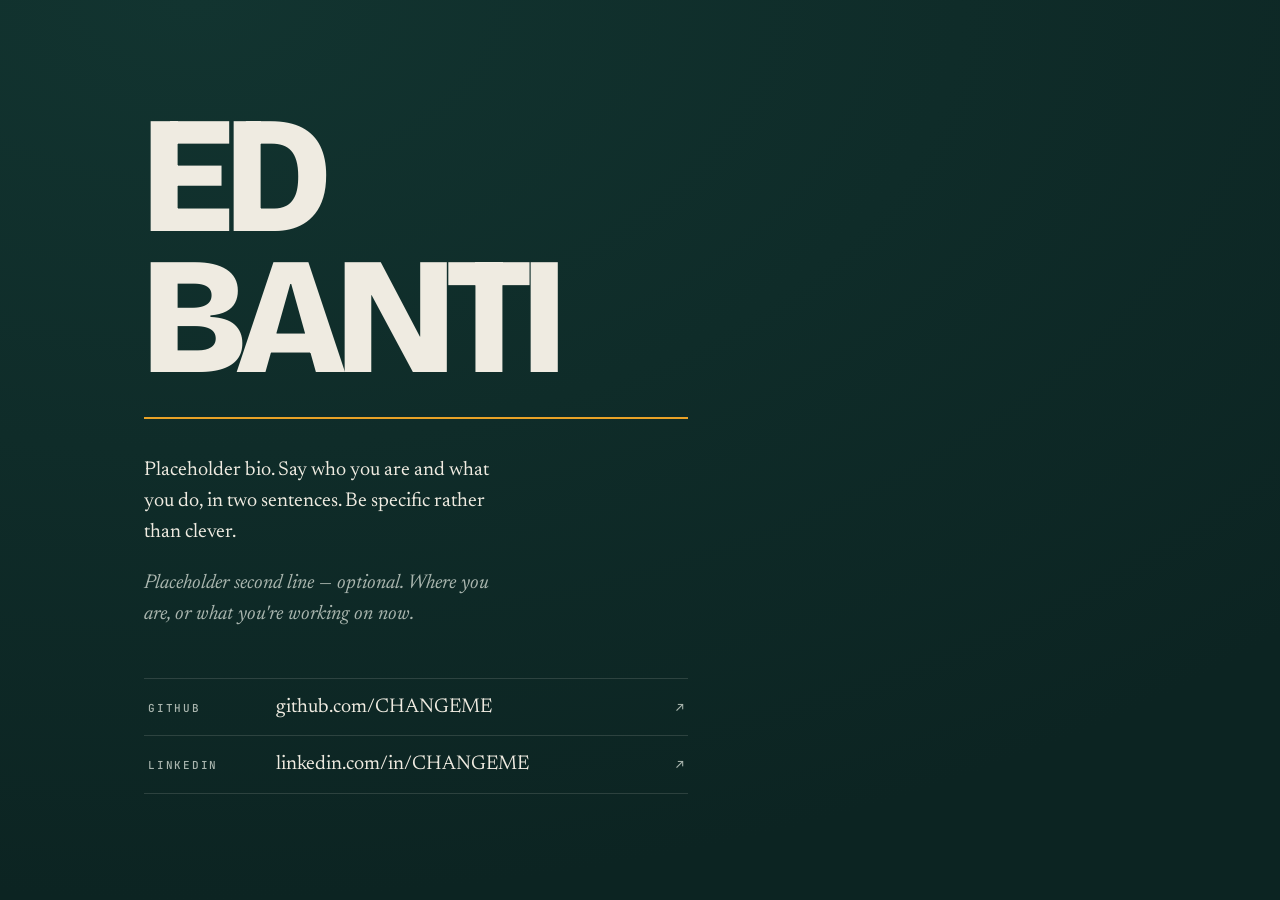
==== index.html @ 6958b52e "Personal site for edbanti.com" ====
<!DOCTYPE html>
<html lang="en">
<head>
<meta charset="utf-8">
<meta name="viewport" content="width=device-width, initial-scale=1">
<title>Ed Banti</title>
<meta name="description" content="Ed Banti — personal site.">
<link rel="canonical" href="https://edbanti.com/">

<meta property="og:type" content="website">
<meta property="og:url" content="https://edbanti.com/">
<meta property="og:title" content="Ed Banti">
<meta property="og:description" content="Ed Banti — personal site.">
<meta name="twitter:card" content="summary">

<link rel="icon" href="data:image/svg+xml,<svg xmlns='http://www.w3.org/2000/svg' viewBox='0 0 32 32'><rect width='32' height='32' fill='%23123430'/><text x='16' y='23' font-family='Georgia,serif' font-size='19' font-weight='700' fill='%23EFEBE1' text-anchor='middle'>E</text></svg>">

<link rel="preconnect" href="https://fonts.googleapis.com">
<link rel="preconnect" href="https://fonts.gstatic.com" crossorigin>
<link href="https://fonts.googleapis.com/css2?family=Bricolage+Grotesque:opsz,wght@12..96,700;12..96,800&family=JetBrains+Mono:wght@400;500&family=Newsreader:ital,opsz,wght@0,6..72,400;1,6..72,400&display=swap" rel="stylesheet">

<style>
  :root {
    --field:      #123430;
    --field-deep: #0C2422;
    --bone:       #EFEBE1;
    --bone-dim:   #A9B5AE;
    --amber:      #E9A227;

    --display: "Bricolage Grotesque", system-ui, sans-serif;
    --body:    "Newsreader", Georgia, serif;
    --mono:    "JetBrains Mono", ui-monospace, monospace;

    --gutter: clamp(1.5rem, 5vw, 5rem);
  }

  *, *::before, *::after { box-sizing: border-box; }

  html { -webkit-text-size-adjust: 100%; }

  body {
    margin: 0;
    min-height: 100svh;
    display: flex;
    flex-direction: column;
    justify-content: center;
    padding: clamp(2.5rem, 7vh, 4.5rem) var(--gutter);
    background: radial-gradient(120% 100% at 15% 0%, var(--field) 0%, var(--field-deep) 100%);
    color: var(--bone);
    font-family: var(--body);
    font-size: clamp(1.0625rem, 0.95rem + 0.5vw, 1.25rem);
    line-height: 1.55;
    text-rendering: optimizeLegibility;
    -webkit-font-smoothing: antialiased;
  }

  main { width: 100%; max-width: 62rem; margin: 0 auto; }

  /* ---- Name: the one bold move ---- */

  .name {
    font-family: var(--display);
    font-weight: 800;
    font-size: clamp(3.5rem, 13vw, 10.5rem);
    line-height: 0.85;
    letter-spacing: -0.045em;
    margin: 0;
    text-transform: uppercase;
  }

  .name span { display: block; }

  /* The hairline sits on the baseline of the second word. */
  /* Caps the text column; the name is the only thing that breaks wider. */
  .rule {
    height: 2px;
    width: min(100%, 34rem);
    background: var(--amber);
    margin: clamp(1.25rem, 2.5vw, 1.75rem) 0 clamp(1.5rem, 3vw, 2.25rem);
    transform-origin: left center;
  }

  /* ---- Bio ---- */

  .bio {
    max-width: 34ch;
    margin: 0;
    color: var(--bone);
  }

  .bio + .bio { margin-top: 1em; }

  .bio em { font-style: italic; color: var(--bone-dim); }

  /* ---- Links ---- */

  .links {
    list-style: none;
    margin: clamp(2rem, 4vw, 3rem) 0 0;
    padding: 0;
    max-width: 34rem;
    border-top: 1px solid rgba(239, 235, 225, 0.14);
  }

  .links li { border-bottom: 1px solid rgba(239, 235, 225, 0.14); }

  .links a {
    display: grid;
    grid-template-columns: 7rem 1fr auto;
    align-items: baseline;
    gap: 1rem;
    padding: 0.8rem 0.25rem;
    text-decoration: none;
    color: var(--bone);
    transition: color 140ms ease, padding-left 140ms ease;
  }

  .links .key {
    font-family: var(--mono);
    font-size: 0.6875rem;
    font-weight: 500;
    letter-spacing: 0.16em;
    text-transform: uppercase;
    color: var(--bone-dim);
    transition: color 140ms ease;
  }

  .links .val {
    font-family: var(--body);
    overflow-wrap: anywhere;
  }

  .links .arrow {
    font-family: var(--mono);
    font-size: 0.8125rem;
    color: var(--bone-dim);
    transition: transform 140ms ease, color 140ms ease;
  }

  .links a:hover,
  .links a:focus-visible { color: var(--amber); padding-left: 0.75rem; }

  .links a:hover .key,
  .links a:focus-visible .key { color: var(--amber); }

  .links a:hover .arrow,
  .links a:focus-visible .arrow { color: var(--amber); transform: translate(2px, -2px); }

  :focus-visible { outline: 2px solid var(--amber); outline-offset: 4px; border-radius: 2px; }

  /* ---- Load sequence ---- */

  @media (prefers-reduced-motion: no-preference) {
    .name span, .bio, .links li { animation: rise 700ms cubic-bezier(0.2, 0.7, 0.3, 1) backwards; }
    .rule { animation: draw 800ms cubic-bezier(0.2, 0.7, 0.3, 1) backwards; }

    .name span:nth-child(1) { animation-delay: 40ms; }
    .name span:nth-child(2) { animation-delay: 120ms; }
    .rule                   { animation-delay: 240ms; }
    .bio                    { animation-delay: 340ms; }
    .links li:nth-child(1)  { animation-delay: 440ms; }
    .links li:nth-child(2)  { animation-delay: 500ms; }
    .links li:nth-child(3)  { animation-delay: 560ms; }
    .links li:nth-child(4)  { animation-delay: 620ms; }
  }

  @keyframes rise {
    from { opacity: 0; transform: translateY(0.6rem); }
    to   { opacity: 1; transform: none; }
  }

  @keyframes draw {
    from { opacity: 0; transform: scaleX(0); }
    to   { opacity: 1; transform: none; }
  }

  @media (max-width: 34rem) {
    .links a { grid-template-columns: 1fr auto; row-gap: 0.15rem; }
    .links .key { grid-column: 1 / -1; }
  }
</style>
</head>
<body>

<main>
  <h1 class="name"><span>Ed</span><span>Banti</span></h1>

  <div class="rule" role="presentation"></div>

  <!-- REPLACE: two or three sentences, plain and specific. -->
  <p class="bio">Placeholder bio. Say who you are and what you do, in two sentences. Be specific rather than clever.</p>
  <p class="bio"><em>Placeholder second line — optional. Where you are, or what you're working on now.</em></p>

  <!-- REPLACE: delete rows you don't want, add ones you do. -->
  <ul class="links">
    <li>
      <a href="https://github.com/CHANGEME" rel="me noopener">
        <span class="key">GitHub</span>
        <span class="val">github.com/CHANGEME</span>
        <span class="arrow" aria-hidden="true">&#8599;</span>
      </a>
    </li>
    <li>
      <a href="https://www.linkedin.com/in/CHANGEME" rel="me noopener">
        <span class="key">LinkedIn</span>
        <span class="val">linkedin.com/in/CHANGEME</span>
        <span class="arrow" aria-hidden="true">&#8599;</span>
      </a>
    </li>
  </ul>
</main>

</body>
</html>
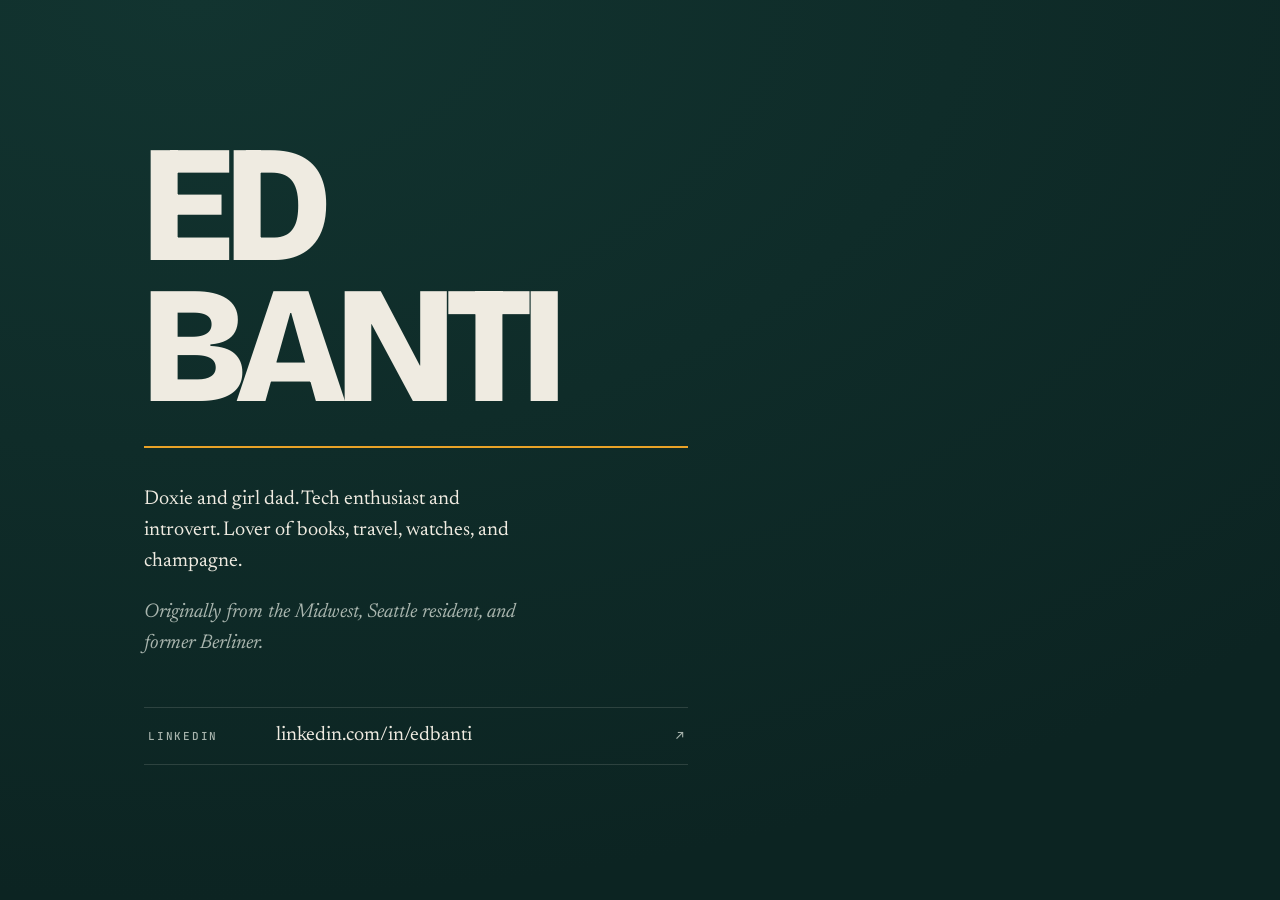
==== commit 121ad43e: "Add bio and LinkedIn link" ====
--- a/index.html
+++ b/index.html
@@ -4,13 +4,13 @@
 <meta charset="utf-8">
 <meta name="viewport" content="width=device-width, initial-scale=1">
 <title>Ed Banti</title>
-<meta name="description" content="Ed Banti — personal site.">
+<meta name="description" content="Doxie and girl dad. Tech enthusiast and introvert. Lover of books, travel, watches, and champagne. Seattle resident and former Berliner.">
 <link rel="canonical" href="https://edbanti.com/">
 
 <meta property="og:type" content="website">
 <meta property="og:url" content="https://edbanti.com/">
 <meta property="og:title" content="Ed Banti">
-<meta property="og:description" content="Ed Banti — personal site.">
+<meta property="og:description" content="Doxie and girl dad. Tech enthusiast and introvert. Lover of books, travel, watches, and champagne. Seattle resident and former Berliner.">
 <meta name="twitter:card" content="summary">
 
 <link rel="icon" href="data:image/svg+xml,<svg xmlns='http://www.w3.org/2000/svg' viewBox='0 0 32 32'><rect width='32' height='32' fill='%23123430'/><text x='16' y='23' font-family='Georgia,serif' font-size='19' font-weight='700' fill='%23EFEBE1' text-anchor='middle'>E</text></svg>">
@@ -187,23 +187,14 @@
 
   <div class="rule" role="presentation"></div>
 
-  <!-- REPLACE: two or three sentences, plain and specific. -->
-  <p class="bio">Placeholder bio. Say who you are and what you do, in two sentences. Be specific rather than clever.</p>
-  <p class="bio"><em>Placeholder second line — optional. Where you are, or what you're working on now.</em></p>
-
-  <!-- REPLACE: delete rows you don't want, add ones you do. -->
+  <p class="bio">Doxie and girl dad. Tech enthusiast and introvert. Lover of books, travel, watches, and champagne.</p>
+  <p class="bio"><em>Originally from the Midwest, Seattle resident, and former Berliner.</em></p>
+
   <ul class="links">
     <li>
-      <a href="https://github.com/CHANGEME" rel="me noopener">
-        <span class="key">GitHub</span>
-        <span class="val">github.com/CHANGEME</span>
-        <span class="arrow" aria-hidden="true">&#8599;</span>
-      </a>
-    </li>
-    <li>
-      <a href="https://www.linkedin.com/in/CHANGEME" rel="me noopener">
+      <a href="https://www.linkedin.com/in/edbanti/" rel="me noopener">
         <span class="key">LinkedIn</span>
-        <span class="val">linkedin.com/in/CHANGEME</span>
+        <span class="val">linkedin.com/in/edbanti</span>
         <span class="arrow" aria-hidden="true">&#8599;</span>
       </a>
     </li>
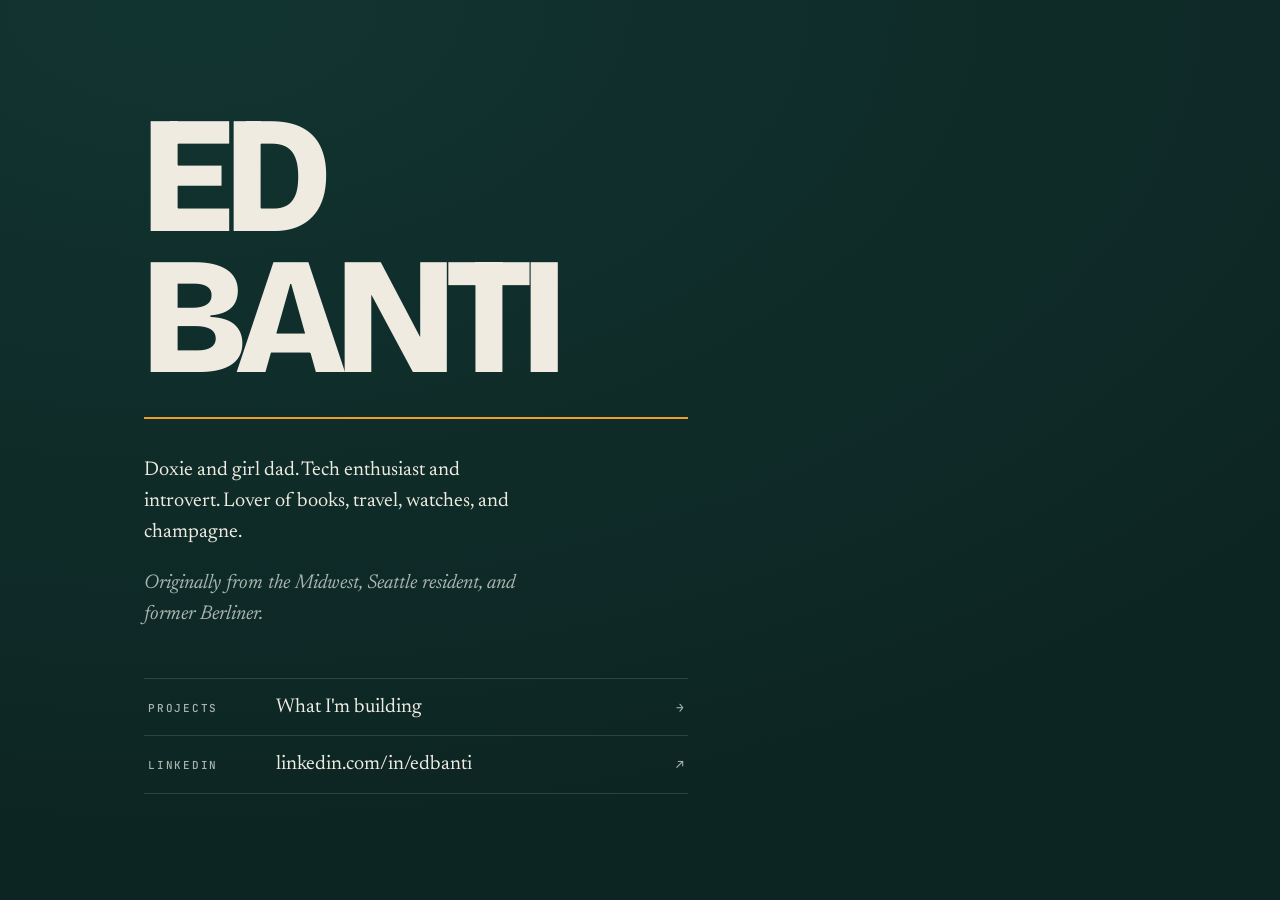
==== commit a4c703df: "Add projects page, extract shared stylesheet" ====
--- a/index.html
+++ b/index.html
@@ -18,169 +18,9 @@
 <link rel="preconnect" href="https://fonts.googleapis.com">
 <link rel="preconnect" href="https://fonts.gstatic.com" crossorigin>
 <link href="https://fonts.googleapis.com/css2?family=Bricolage+Grotesque:opsz,wght@12..96,700;12..96,800&family=JetBrains+Mono:wght@400;500&family=Newsreader:ital,opsz,wght@0,6..72,400;1,6..72,400&display=swap" rel="stylesheet">
-
-<style>
-  :root {
-    --field:      #123430;
-    --field-deep: #0C2422;
-    --bone:       #EFEBE1;
-    --bone-dim:   #A9B5AE;
-    --amber:      #E9A227;
-
-    --display: "Bricolage Grotesque", system-ui, sans-serif;
-    --body:    "Newsreader", Georgia, serif;
-    --mono:    "JetBrains Mono", ui-monospace, monospace;
-
-    --gutter: clamp(1.5rem, 5vw, 5rem);
-  }
-
-  *, *::before, *::after { box-sizing: border-box; }
-
-  html { -webkit-text-size-adjust: 100%; }
-
-  body {
-    margin: 0;
-    min-height: 100svh;
-    display: flex;
-    flex-direction: column;
-    justify-content: center;
-    padding: clamp(2.5rem, 7vh, 4.5rem) var(--gutter);
-    background: radial-gradient(120% 100% at 15% 0%, var(--field) 0%, var(--field-deep) 100%);
-    color: var(--bone);
-    font-family: var(--body);
-    font-size: clamp(1.0625rem, 0.95rem + 0.5vw, 1.25rem);
-    line-height: 1.55;
-    text-rendering: optimizeLegibility;
-    -webkit-font-smoothing: antialiased;
-  }
-
-  main { width: 100%; max-width: 62rem; margin: 0 auto; }
-
-  /* ---- Name: the one bold move ---- */
-
-  .name {
-    font-family: var(--display);
-    font-weight: 800;
-    font-size: clamp(3.5rem, 13vw, 10.5rem);
-    line-height: 0.85;
-    letter-spacing: -0.045em;
-    margin: 0;
-    text-transform: uppercase;
-  }
-
-  .name span { display: block; }
-
-  /* The hairline sits on the baseline of the second word. */
-  /* Caps the text column; the name is the only thing that breaks wider. */
-  .rule {
-    height: 2px;
-    width: min(100%, 34rem);
-    background: var(--amber);
-    margin: clamp(1.25rem, 2.5vw, 1.75rem) 0 clamp(1.5rem, 3vw, 2.25rem);
-    transform-origin: left center;
-  }
-
-  /* ---- Bio ---- */
-
-  .bio {
-    max-width: 34ch;
-    margin: 0;
-    color: var(--bone);
-  }
-
-  .bio + .bio { margin-top: 1em; }
-
-  .bio em { font-style: italic; color: var(--bone-dim); }
-
-  /* ---- Links ---- */
-
-  .links {
-    list-style: none;
-    margin: clamp(2rem, 4vw, 3rem) 0 0;
-    padding: 0;
-    max-width: 34rem;
-    border-top: 1px solid rgba(239, 235, 225, 0.14);
-  }
-
-  .links li { border-bottom: 1px solid rgba(239, 235, 225, 0.14); }
-
-  .links a {
-    display: grid;
-    grid-template-columns: 7rem 1fr auto;
-    align-items: baseline;
-    gap: 1rem;
-    padding: 0.8rem 0.25rem;
-    text-decoration: none;
-    color: var(--bone);
-    transition: color 140ms ease, padding-left 140ms ease;
-  }
-
-  .links .key {
-    font-family: var(--mono);
-    font-size: 0.6875rem;
-    font-weight: 500;
-    letter-spacing: 0.16em;
-    text-transform: uppercase;
-    color: var(--bone-dim);
-    transition: color 140ms ease;
-  }
-
-  .links .val {
-    font-family: var(--body);
-    overflow-wrap: anywhere;
-  }
-
-  .links .arrow {
-    font-family: var(--mono);
-    font-size: 0.8125rem;
-    color: var(--bone-dim);
-    transition: transform 140ms ease, color 140ms ease;
-  }
-
-  .links a:hover,
-  .links a:focus-visible { color: var(--amber); padding-left: 0.75rem; }
-
-  .links a:hover .key,
-  .links a:focus-visible .key { color: var(--amber); }
-
-  .links a:hover .arrow,
-  .links a:focus-visible .arrow { color: var(--amber); transform: translate(2px, -2px); }
-
-  :focus-visible { outline: 2px solid var(--amber); outline-offset: 4px; border-radius: 2px; }
-
-  /* ---- Load sequence ---- */
-
-  @media (prefers-reduced-motion: no-preference) {
-    .name span, .bio, .links li { animation: rise 700ms cubic-bezier(0.2, 0.7, 0.3, 1) backwards; }
-    .rule { animation: draw 800ms cubic-bezier(0.2, 0.7, 0.3, 1) backwards; }
-
-    .name span:nth-child(1) { animation-delay: 40ms; }
-    .name span:nth-child(2) { animation-delay: 120ms; }
-    .rule                   { animation-delay: 240ms; }
-    .bio                    { animation-delay: 340ms; }
-    .links li:nth-child(1)  { animation-delay: 440ms; }
-    .links li:nth-child(2)  { animation-delay: 500ms; }
-    .links li:nth-child(3)  { animation-delay: 560ms; }
-    .links li:nth-child(4)  { animation-delay: 620ms; }
-  }
-
-  @keyframes rise {
-    from { opacity: 0; transform: translateY(0.6rem); }
-    to   { opacity: 1; transform: none; }
-  }
-
-  @keyframes draw {
-    from { opacity: 0; transform: scaleX(0); }
-    to   { opacity: 1; transform: none; }
-  }
-
-  @media (max-width: 34rem) {
-    .links a { grid-template-columns: 1fr auto; row-gap: 0.15rem; }
-    .links .key { grid-column: 1 / -1; }
-  }
-</style>
+<link rel="stylesheet" href="/style.css">
 </head>
-<body>
+<body class="home">
 
 <main>
   <h1 class="name"><span>Ed</span><span>Banti</span></h1>
@@ -191,6 +31,13 @@
   <p class="bio"><em>Originally from the Midwest, Seattle resident, and former Berliner.</em></p>
 
   <ul class="links">
+    <li>
+      <a href="/projects/">
+        <span class="key">Projects</span>
+        <span class="val">What I'm building</span>
+        <span class="arrow arrow--in" aria-hidden="true">&#8594;</span>
+      </a>
+    </li>
     <li>
       <a href="https://www.linkedin.com/in/edbanti/" rel="me noopener">
         <span class="key">LinkedIn</span>
--- a/style.css
+++ b/style.css
@@ -0,0 +1,208 @@
+:root {
+  --field:      #123430;
+  --field-deep: #0C2422;
+  --bone:       #EFEBE1;
+  --bone-dim:   #A9B5AE;
+  --amber:      #E9A227;
+
+  --display: "Bricolage Grotesque", system-ui, sans-serif;
+  --body:    "Newsreader", Georgia, serif;
+  --mono:    "JetBrains Mono", ui-monospace, monospace;
+
+  --gutter: clamp(1.5rem, 5vw, 5rem);
+  --hair:   rgba(239, 235, 225, 0.14);
+}
+
+*, *::before, *::after { box-sizing: border-box; }
+
+html { -webkit-text-size-adjust: 100%; }
+
+body {
+  margin: 0;
+  min-height: 100svh;
+  padding: clamp(2.5rem, 7vh, 4.5rem) var(--gutter);
+  background: radial-gradient(120% 100% at 15% 0%, var(--field) 0%, var(--field-deep) 100%);
+  color: var(--bone);
+  font-family: var(--body);
+  font-size: clamp(1.0625rem, 0.95rem + 0.5vw, 1.25rem);
+  line-height: 1.55;
+  text-rendering: optimizeLegibility;
+  -webkit-font-smoothing: antialiased;
+}
+
+/* Home is vertically centred; the projects page reads top-down. */
+body.home { display: flex; flex-direction: column; justify-content: center; }
+
+main { width: 100%; max-width: 62rem; margin: 0 auto; }
+
+/* ---- Display type ---- */
+
+.name {
+  font-family: var(--display);
+  font-weight: 800;
+  font-size: clamp(3.5rem, 13vw, 10.5rem);
+  line-height: 0.85;
+  letter-spacing: -0.045em;
+  margin: 0;
+  text-transform: uppercase;
+}
+
+.name span { display: block; }
+
+/* Subpage heading: same voice, stepped down so home stays the loudest page. */
+.name--sub { font-size: clamp(3rem, 9vw, 6.5rem); }
+
+/* Caps the text column; the name is the only thing that breaks wider. */
+.rule {
+  height: 2px;
+  width: min(100%, 34rem);
+  background: var(--amber);
+  margin: clamp(1.25rem, 2.5vw, 1.75rem) 0 clamp(1.5rem, 3vw, 2.25rem);
+  transform-origin: left center;
+}
+
+/* Matches the wider project column so the rule caps what sits beneath it. */
+.rule--wide { width: min(100%, 44rem); }
+
+/* ---- Body copy ---- */
+
+.bio { max-width: 34ch; margin: 0; color: var(--bone); }
+.bio + .bio { margin-top: 1em; }
+.bio em { font-style: italic; color: var(--bone-dim); }
+
+/* ---- Back link ---- */
+
+.back {
+  display: inline-block;
+  font-family: var(--mono);
+  font-size: 0.6875rem;
+  font-weight: 500;
+  letter-spacing: 0.16em;
+  text-transform: uppercase;
+  color: var(--bone-dim);
+  text-decoration: none;
+  margin-bottom: clamp(1.5rem, 4vw, 2.5rem);
+  transition: color 140ms ease;
+}
+
+.back:hover, .back:focus-visible { color: var(--amber); }
+
+/* ---- Link rows ---- */
+
+.links {
+  list-style: none;
+  margin: clamp(2rem, 4vw, 3rem) 0 0;
+  padding: 0;
+  max-width: 34rem;
+  border-top: 1px solid var(--hair);
+}
+
+.links li { border-bottom: 1px solid var(--hair); }
+
+.links a {
+  display: grid;
+  grid-template-columns: 7rem 1fr auto;
+  align-items: baseline;
+  gap: 1rem;
+  padding: 0.8rem 0.25rem;
+  text-decoration: none;
+  color: var(--bone);
+  transition: color 140ms ease, padding-left 140ms ease;
+}
+
+.links .key {
+  font-family: var(--mono);
+  font-size: 0.6875rem;
+  font-weight: 500;
+  letter-spacing: 0.16em;
+  text-transform: uppercase;
+  color: var(--bone-dim);
+  transition: color 140ms ease;
+}
+
+.links .val { font-family: var(--body); overflow-wrap: anywhere; }
+
+.links .arrow {
+  font-family: var(--mono);
+  font-size: 0.8125rem;
+  color: var(--bone-dim);
+  transition: transform 140ms ease, color 140ms ease;
+}
+
+.links a:hover,
+.links a:focus-visible { color: var(--amber); padding-left: 0.75rem; }
+
+.links a:hover .key,
+.links a:focus-visible .key { color: var(--amber); }
+
+.links a:hover .arrow,
+.links a:focus-visible .arrow { color: var(--amber); transform: translate(2px, -2px); }
+
+/* Internal links travel sideways, not out of the site. */
+.links a:hover .arrow--in,
+.links a:focus-visible .arrow--in { transform: translateX(3px); }
+
+/* ---- Projects ---- */
+
+.group { margin: 0 0 clamp(2.5rem, 6vw, 4rem); max-width: 44rem; }
+
+.group__label {
+  font-family: var(--mono);
+  font-size: 0.6875rem;
+  font-weight: 500;
+  letter-spacing: 0.16em;
+  text-transform: uppercase;
+  color: var(--amber);
+  margin: 0 0 1rem;
+}
+
+.projects { list-style: none; margin: 0; padding: 0; border-top: 1px solid var(--hair); }
+
+.project { border-bottom: 1px solid var(--hair); padding: 1.25rem 0.25rem; }
+
+.project__title {
+  font-family: var(--display);
+  font-weight: 700;
+  font-size: clamp(1.25rem, 1rem + 1vw, 1.75rem);
+  letter-spacing: -0.02em;
+  margin: 0 0 0.35rem;
+  line-height: 1.15;
+}
+
+.project__desc { margin: 0; color: var(--bone-dim); max-width: 52ch; }
+
+.group--past .project__title { color: var(--bone-dim); }
+
+:focus-visible { outline: 2px solid var(--amber); outline-offset: 4px; border-radius: 2px; }
+
+/* ---- Load sequence ---- */
+
+@media (prefers-reduced-motion: no-preference) {
+  .name span, .bio, .links li, .group { animation: rise 700ms cubic-bezier(0.2, 0.7, 0.3, 1) backwards; }
+  .rule { animation: draw 800ms cubic-bezier(0.2, 0.7, 0.3, 1) backwards; }
+
+  .name span:nth-child(1) { animation-delay: 40ms; }
+  .name span:nth-child(2) { animation-delay: 120ms; }
+  .rule                   { animation-delay: 240ms; }
+  .bio                    { animation-delay: 340ms; }
+  .links li:nth-child(1)  { animation-delay: 440ms; }
+  .links li:nth-child(2)  { animation-delay: 500ms; }
+  .links li:nth-child(3)  { animation-delay: 560ms; }
+  .group:nth-of-type(1)   { animation-delay: 300ms; }
+  .group:nth-of-type(2)   { animation-delay: 380ms; }
+}
+
+@keyframes rise {
+  from { opacity: 0; transform: translateY(0.6rem); }
+  to   { opacity: 1; transform: none; }
+}
+
+@keyframes draw {
+  from { opacity: 0; transform: scaleX(0); }
+  to   { opacity: 1; transform: none; }
+}
+
+@media (max-width: 34rem) {
+  .links a { grid-template-columns: 1fr auto; row-gap: 0.15rem; }
+  .links .key { grid-column: 1 / -1; }
+}
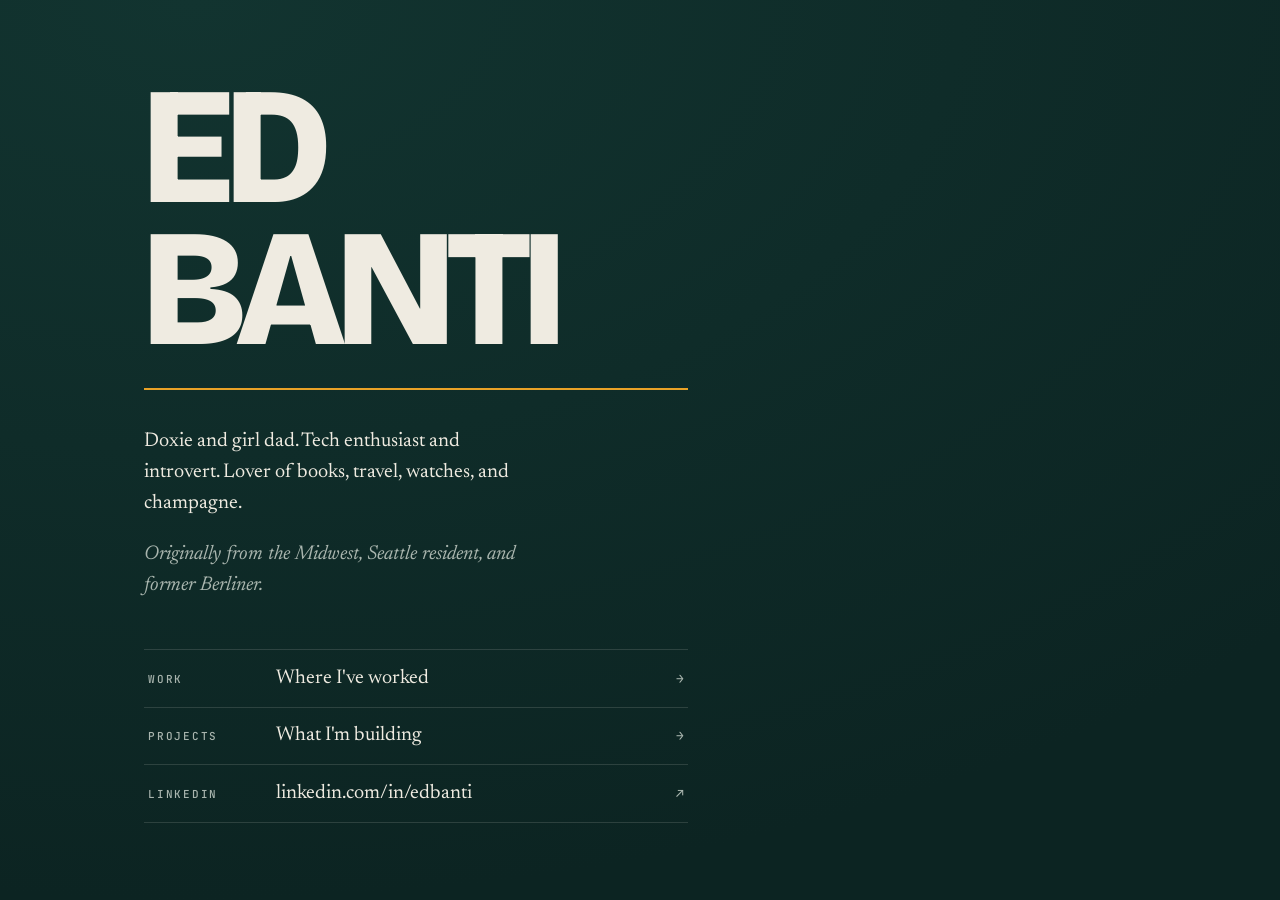
==== commit 8aab4570: "Add work history and link it from the homepage" ====
--- a/index.html
+++ b/index.html
@@ -32,6 +32,13 @@
 
   <ul class="links">
     <li>
+      <a href="/work/">
+        <span class="key">Work</span>
+        <span class="val">Where I've worked</span>
+        <span class="arrow arrow--in" aria-hidden="true">&#8594;</span>
+      </a>
+    </li>
+    <li>
       <a href="/projects/">
         <span class="key">Projects</span>
         <span class="val">What I'm building</span>
--- a/style.css
+++ b/style.css
@@ -173,6 +173,46 @@
 
 .group--past .project__title { color: var(--bone-dim); }
 
+/* ---- Work ---- */
+
+.roles { list-style: none; margin: 0; padding: 0; border-top: 1px solid var(--hair); }
+
+.role { border-bottom: 1px solid var(--hair); padding: 1.25rem 0.25rem; }
+
+.role__title {
+  font-family: var(--display);
+  font-weight: 700;
+  font-size: clamp(1.25rem, 1rem + 1vw, 1.75rem);
+  letter-spacing: -0.02em;
+  margin: 0 0 0.3rem;
+  line-height: 1.15;
+}
+
+/* Company left, dates right — the dates form a readable column down the page. */
+.role__meta {
+  display: flex;
+  justify-content: space-between;
+  align-items: baseline;
+  gap: 1rem;
+  margin: 0;
+}
+
+.role__org { color: var(--bone-dim); }
+
+.role__years {
+  font-family: var(--mono);
+  font-size: 0.75rem;
+  letter-spacing: 0.08em;
+  color: var(--bone-dim);
+  white-space: nowrap;
+}
+
+.group--past .role__title { color: var(--bone-dim); }
+
+@media (max-width: 30rem) {
+  .role__meta { flex-direction: column; gap: 0.15rem; }
+}
+
 :focus-visible { outline: 2px solid var(--amber); outline-offset: 4px; border-radius: 2px; }
 
 /* ---- Load sequence ---- */
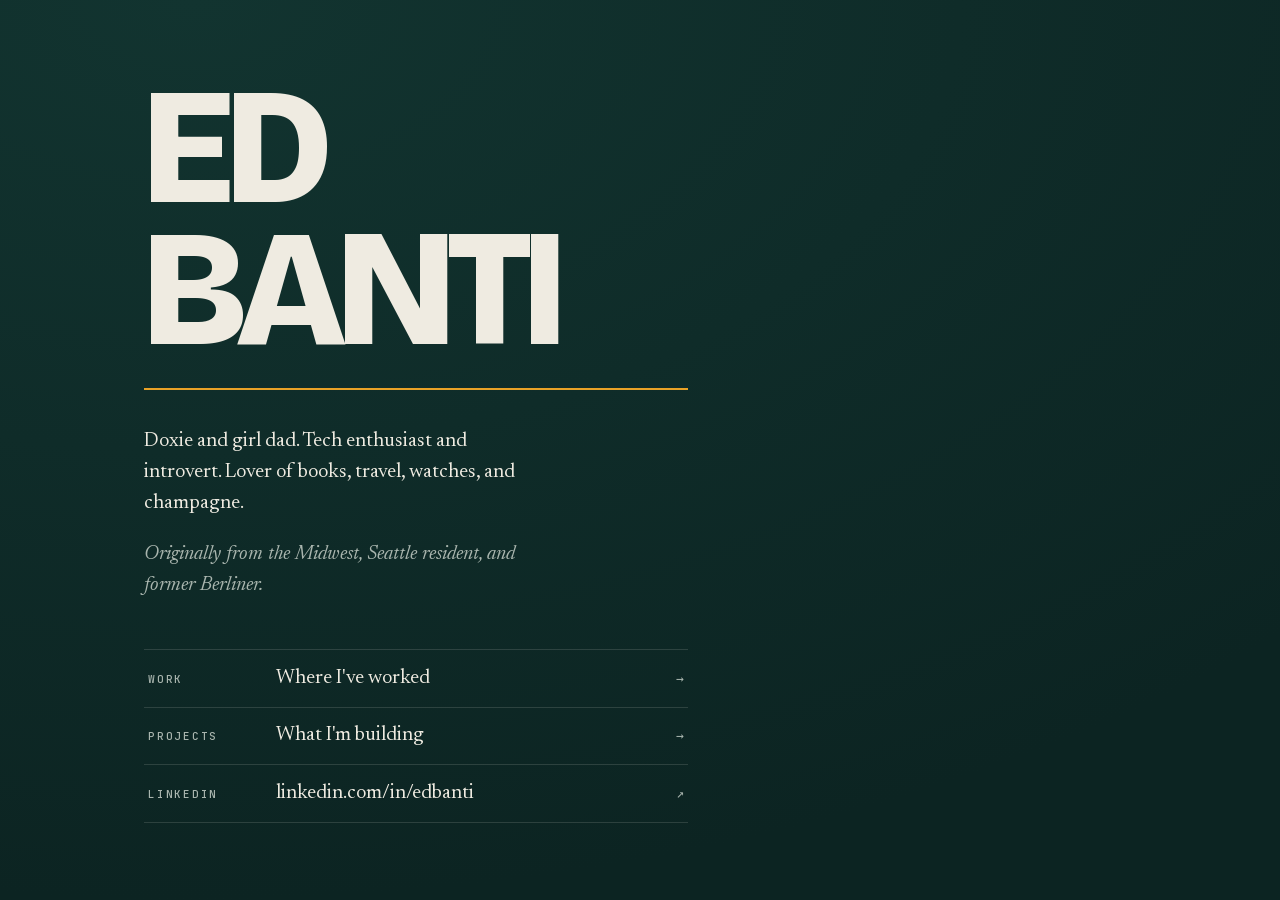
==== commit 1034a08b: "Self-host fonts; drop Google Fonts dependency" ====
--- a/index.html
+++ b/index.html
@@ -11,13 +11,16 @@
 <meta property="og:url" content="https://edbanti.com/">
 <meta property="og:title" content="Ed Banti">
 <meta property="og:description" content="Doxie and girl dad. Tech enthusiast and introvert. Lover of books, travel, watches, and champagne. Seattle resident and former Berliner.">
-<meta name="twitter:card" content="summary">
+<meta property="og:image" content="https://edbanti.com/og.png">
+<meta property="og:image:width" content="1200">
+<meta property="og:image:height" content="630">
+<meta property="og:image:alt" content="Ed Banti">
+<meta name="twitter:card" content="summary_large_image">
 
 <link rel="icon" href="data:image/svg+xml,<svg xmlns='http://www.w3.org/2000/svg' viewBox='0 0 32 32'><rect width='32' height='32' fill='%23123430'/><text x='16' y='23' font-family='Georgia,serif' font-size='19' font-weight='700' fill='%23EFEBE1' text-anchor='middle'>E</text></svg>">
 
-<link rel="preconnect" href="https://fonts.googleapis.com">
-<link rel="preconnect" href="https://fonts.gstatic.com" crossorigin>
-<link href="https://fonts.googleapis.com/css2?family=Bricolage+Grotesque:opsz,wght@12..96,700;12..96,800&family=JetBrains+Mono:wght@400;500&family=Newsreader:ital,opsz,wght@0,6..72,400;1,6..72,400&display=swap" rel="stylesheet">
+<link rel="preload" href="/fonts/bricolage-grotesque-normal-latin.woff2" as="font" type="font/woff2" crossorigin>
+<link rel="preload" href="/fonts/newsreader-normal-latin.woff2" as="font" type="font/woff2" crossorigin>
 <link rel="stylesheet" href="/style.css">
 </head>
 <body class="home">
--- a/style.css
+++ b/style.css
@@ -1,3 +1,102 @@
+/* Self-hosted fonts — SIL OFL 1.1, see /fonts/README.md */
+
+@font-face {
+  font-family: 'Bricolage Grotesque';
+  font-style: normal;
+  font-weight: 700;
+  font-display: swap;
+  src: url('/fonts/bricolage-grotesque-normal-latin-ext.woff2') format('woff2');
+  unicode-range: U+0100-02BA, U+02BD-02C5, U+02C7-02CC, U+02CE-02D7, U+02DD-02FF, U+0304, U+0308, U+0329, U+1D00-1DBF, U+1E00-1E9F, U+1EF2-1EFF, U+2020, U+20A0-20AB, U+20AD-20C0, U+2113, U+2C60-2C7F, U+A720-A7FF;
+}
+@font-face {
+  font-family: 'Bricolage Grotesque';
+  font-style: normal;
+  font-weight: 700;
+  font-display: swap;
+  src: url('/fonts/bricolage-grotesque-normal-latin.woff2') format('woff2');
+  unicode-range: U+0000-00FF, U+0131, U+0152-0153, U+02BB-02BC, U+02C6, U+02DA, U+02DC, U+0304, U+0308, U+0329, U+2000-206F, U+20AC, U+2122, U+2191, U+2193, U+2212, U+2215, U+FEFF, U+FFFD;
+}
+@font-face {
+  font-family: 'Bricolage Grotesque';
+  font-style: normal;
+  font-weight: 800;
+  font-display: swap;
+  src: url('/fonts/bricolage-grotesque-normal-latin-ext.woff2') format('woff2');
+  unicode-range: U+0100-02BA, U+02BD-02C5, U+02C7-02CC, U+02CE-02D7, U+02DD-02FF, U+0304, U+0308, U+0329, U+1D00-1DBF, U+1E00-1E9F, U+1EF2-1EFF, U+2020, U+20A0-20AB, U+20AD-20C0, U+2113, U+2C60-2C7F, U+A720-A7FF;
+}
+@font-face {
+  font-family: 'Bricolage Grotesque';
+  font-style: normal;
+  font-weight: 800;
+  font-display: swap;
+  src: url('/fonts/bricolage-grotesque-normal-latin.woff2') format('woff2');
+  unicode-range: U+0000-00FF, U+0131, U+0152-0153, U+02BB-02BC, U+02C6, U+02DA, U+02DC, U+0304, U+0308, U+0329, U+2000-206F, U+20AC, U+2122, U+2191, U+2193, U+2212, U+2215, U+FEFF, U+FFFD;
+}
+@font-face {
+  font-family: 'JetBrains Mono';
+  font-style: normal;
+  font-weight: 400;
+  font-display: swap;
+  src: url('/fonts/jetbrains-mono-normal-latin-ext.woff2') format('woff2');
+  unicode-range: U+0100-02BA, U+02BD-02C5, U+02C7-02CC, U+02CE-02D7, U+02DD-02FF, U+0304, U+0308, U+0329, U+1D00-1DBF, U+1E00-1E9F, U+1EF2-1EFF, U+2020, U+20A0-20AB, U+20AD-20C0, U+2113, U+2C60-2C7F, U+A720-A7FF;
+}
+@font-face {
+  font-family: 'JetBrains Mono';
+  font-style: normal;
+  font-weight: 400;
+  font-display: swap;
+  src: url('/fonts/jetbrains-mono-normal-latin.woff2') format('woff2');
+  unicode-range: U+0000-00FF, U+0131, U+0152-0153, U+02BB-02BC, U+02C6, U+02DA, U+02DC, U+0304, U+0308, U+0329, U+2000-206F, U+20AC, U+2122, U+2191, U+2193, U+2212, U+2215, U+FEFF, U+FFFD;
+}
+@font-face {
+  font-family: 'JetBrains Mono';
+  font-style: normal;
+  font-weight: 500;
+  font-display: swap;
+  src: url('/fonts/jetbrains-mono-normal-latin-ext.woff2') format('woff2');
+  unicode-range: U+0100-02BA, U+02BD-02C5, U+02C7-02CC, U+02CE-02D7, U+02DD-02FF, U+0304, U+0308, U+0329, U+1D00-1DBF, U+1E00-1E9F, U+1EF2-1EFF, U+2020, U+20A0-20AB, U+20AD-20C0, U+2113, U+2C60-2C7F, U+A720-A7FF;
+}
+@font-face {
+  font-family: 'JetBrains Mono';
+  font-style: normal;
+  font-weight: 500;
+  font-display: swap;
+  src: url('/fonts/jetbrains-mono-normal-latin.woff2') format('woff2');
+  unicode-range: U+0000-00FF, U+0131, U+0152-0153, U+02BB-02BC, U+02C6, U+02DA, U+02DC, U+0304, U+0308, U+0329, U+2000-206F, U+20AC, U+2122, U+2191, U+2193, U+2212, U+2215, U+FEFF, U+FFFD;
+}
+@font-face {
+  font-family: 'Newsreader';
+  font-style: italic;
+  font-weight: 400;
+  font-display: swap;
+  src: url('/fonts/newsreader-italic-latin-ext.woff2') format('woff2');
+  unicode-range: U+0100-02BA, U+02BD-02C5, U+02C7-02CC, U+02CE-02D7, U+02DD-02FF, U+0304, U+0308, U+0329, U+1D00-1DBF, U+1E00-1E9F, U+1EF2-1EFF, U+2020, U+20A0-20AB, U+20AD-20C0, U+2113, U+2C60-2C7F, U+A720-A7FF;
+}
+@font-face {
+  font-family: 'Newsreader';
+  font-style: italic;
+  font-weight: 400;
+  font-display: swap;
+  src: url('/fonts/newsreader-italic-latin.woff2') format('woff2');
+  unicode-range: U+0000-00FF, U+0131, U+0152-0153, U+02BB-02BC, U+02C6, U+02DA, U+02DC, U+0304, U+0308, U+0329, U+2000-206F, U+20AC, U+2122, U+2191, U+2193, U+2212, U+2215, U+FEFF, U+FFFD;
+}
+@font-face {
+  font-family: 'Newsreader';
+  font-style: normal;
+  font-weight: 400;
+  font-display: swap;
+  src: url('/fonts/newsreader-normal-latin-ext.woff2') format('woff2');
+  unicode-range: U+0100-02BA, U+02BD-02C5, U+02C7-02CC, U+02CE-02D7, U+02DD-02FF, U+0304, U+0308, U+0329, U+1D00-1DBF, U+1E00-1E9F, U+1EF2-1EFF, U+2020, U+20A0-20AB, U+20AD-20C0, U+2113, U+2C60-2C7F, U+A720-A7FF;
+}
+@font-face {
+  font-family: 'Newsreader';
+  font-style: normal;
+  font-weight: 400;
+  font-display: swap;
+  src: url('/fonts/newsreader-normal-latin.woff2') format('woff2');
+  unicode-range: U+0000-00FF, U+0131, U+0152-0153, U+02BB-02BC, U+02C6, U+02DA, U+02DC, U+0304, U+0308, U+0329, U+2000-206F, U+20AC, U+2122, U+2191, U+2193, U+2212, U+2215, U+FEFF, U+FFFD;
+}
+
 :root {
   --field:      #123430;
   --field-deep: #0C2422;
